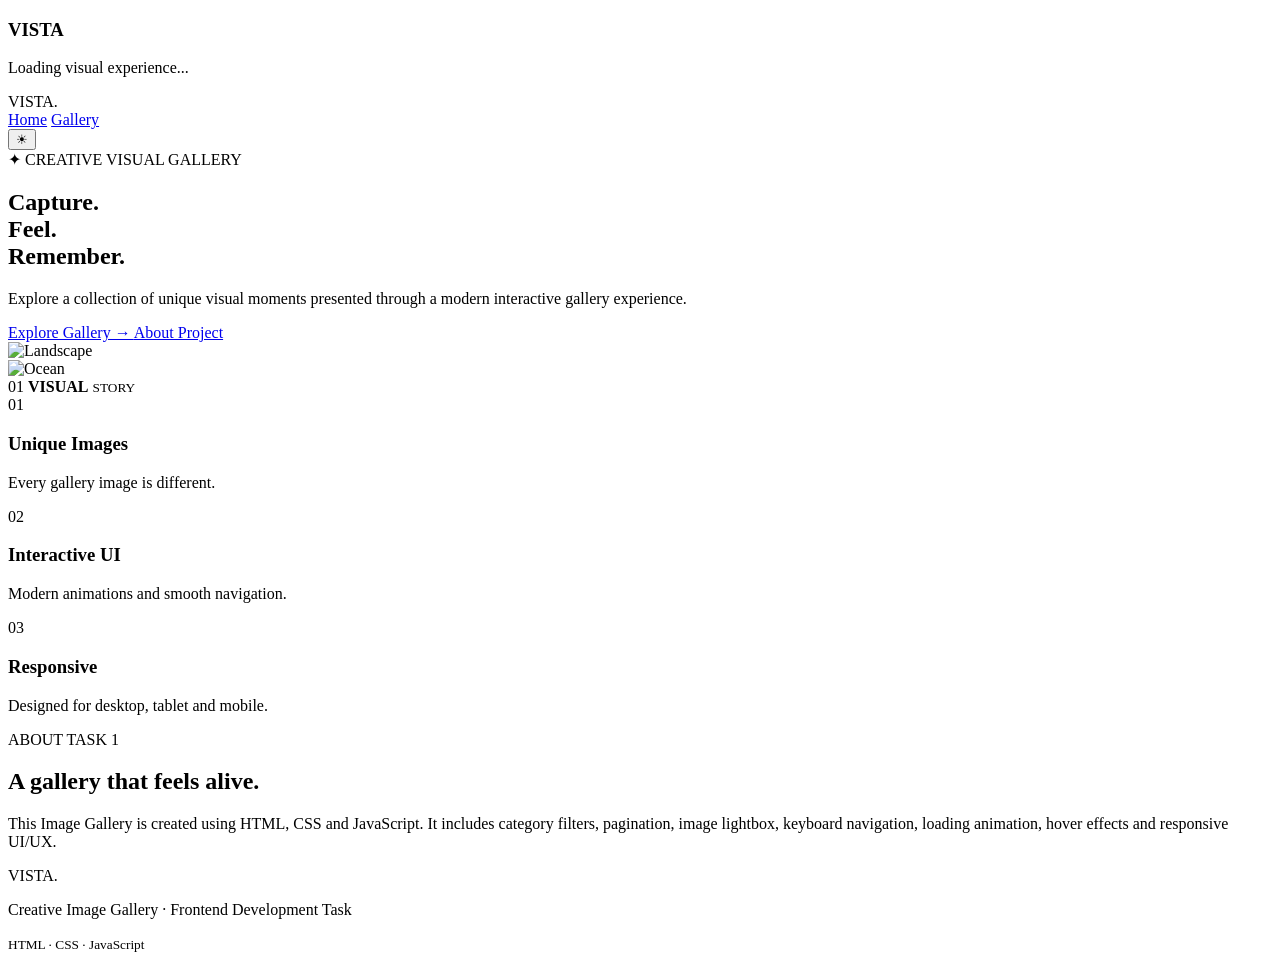
==== index.html @ 50e3affa "Add files via upload" ====
<!DOCTYPE html>
<html lang="en">
<head>
    <meta charset="UTF-8">
    <meta name="viewport" content="width=device-width, initial-scale=1.0">

    <title>VISTA | Creative Gallery</title>

    <link rel="stylesheet" href="style.css">
</head>

<body>

    <!-- PAGE LOADER -->
    <div class="loader" id="loader">
        <div class="loader-ring"></div>
        <h3>VISTA</h3>
        <p>Loading visual experience...</p>
    </div>


    <!-- GLOWING BACKGROUND -->
    <div class="glow glow-one"></div>
    <div class="glow glow-two"></div>


    <!-- NAVBAR -->
    <header class="navbar">

        <div class="logo">
            VISTA<span>.</span>
        </div>

        <nav>
            <a href="index.html" class="active">Home</a>
            <a href="gallery.html">Gallery</a>
        </nav>

        <button id="themeBtn" class="theme-btn">
            ☀
        </button>

    </header>


    <!-- HERO -->
    <main>

        <section class="hero">

            <div class="hero-content">

                <span class="eyebrow">
                    ✦ CREATIVE VISUAL GALLERY
                </span>

                <h1>
                    Capture.
                    <br>
                    <span>Feel.</span>
                    <br>
                    Remember.
                </h1>

                <p>
                    Explore a collection of unique visual moments
                    presented through a modern interactive gallery
                    experience.
                </p>

                <div class="hero-buttons">

                    <a
                        href="gallery.html"
                        class="btn primary"
                    >
                        Explore Gallery →
                    </a>

                    <a
                        href="#about"
                        class="btn secondary"
                    >
                        About Project
                    </a>

                </div>

            </div>


            <!-- HERO IMAGE STACK -->

            <div class="hero-visual">

                <div class="image-frame frame-back">
                    <img
                        src="https://images.unsplash.com/photo-1500534623283-312aade485b7?auto=format&fit=crop&w=1000&q=90"
                        alt="Landscape"
                    >
                </div>

                <div class="image-frame frame-main">
                    <img
                        src="https://images.unsplash.com/photo-1507525428034-b723cf961d3e?auto=format&fit=crop&w=1000&q=90"
                        alt="Ocean"
                    >
                </div>

                <div class="floating-card">
                    <span>01</span>
                    <strong>VISUAL</strong>
                    <small>STORY</small>
                </div>

            </div>

        </section>


        <!-- QUICK FEATURES -->

        <section class="features">

            <div class="feature-box">
                <span>01</span>
                <h3>Unique Images</h3>
                <p>Every gallery image is different.</p>
            </div>

            <div class="feature-box">
                <span>02</span>
                <h3>Interactive UI</h3>
                <p>Modern animations and smooth navigation.</p>
            </div>

            <div class="feature-box">
                <span>03</span>
                <h3>Responsive</h3>
                <p>Designed for desktop, tablet and mobile.</p>
            </div>

        </section>


        <!-- ABOUT -->

        <section class="about" id="about">

            <div>

                <span class="eyebrow">
                    ABOUT TASK 1
                </span>

                <h2>
                    A gallery that
                    <span>feels alive.</span>
                </h2>

            </div>

            <p>
                This Image Gallery is created using HTML, CSS and
                JavaScript. It includes category filters, pagination,
                image lightbox, keyboard navigation, loading animation,
                hover effects and responsive UI/UX.
            </p>

        </section>

    </main>


    <!-- FOOTER -->

    <footer>

        <div class="footer-logo">
            VISTA<span>.</span>
        </div>

        <p>
            Creative Image Gallery · Frontend Development Task
        </p>

        <div class="footer-line"></div>

        <small>
            HTML · CSS · JavaScript
        </small>

    </footer>


    <script src="script.js"></script>

</body>
</html>
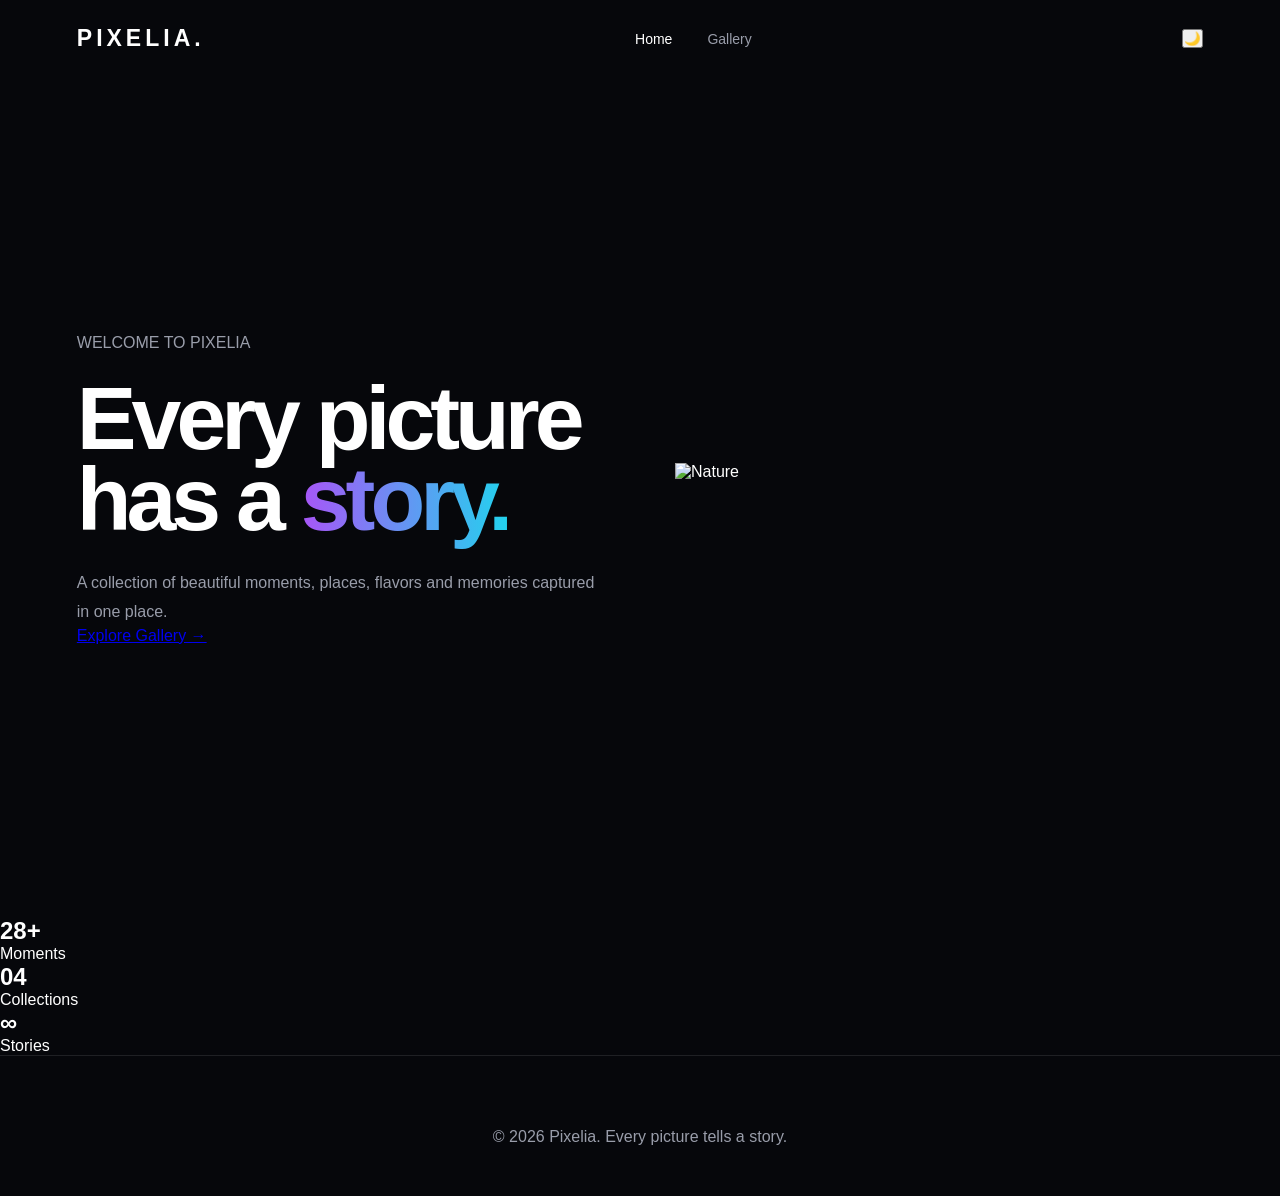
==== commit 6aef1e7e: "Rename site to Pixelia and update content Updated the title and various content to reflect the new b" ====
--- a/index.html
+++ b/index.html
@@ -4,31 +4,18 @@
     <meta charset="UTF-8">
     <meta name="viewport" content="width=device-width, initial-scale=1.0">
 
-    <title>VISTA | Creative Gallery</title>
+    <title>Pixelia - Home</title>
 
     <link rel="stylesheet" href="style.css">
 </head>
 
 <body>
 
-    <!-- PAGE LOADER -->
-    <div class="loader" id="loader">
-        <div class="loader-ring"></div>
-        <h3>VISTA</h3>
-        <p>Loading visual experience...</p>
-    </div>
-
-
-    <!-- GLOWING BACKGROUND -->
-    <div class="glow glow-one"></div>
-    <div class="glow glow-two"></div>
-
-
     <!-- NAVBAR -->
     <header class="navbar">
 
         <div class="logo">
-            VISTA<span>.</span>
+            PIXELIA.
         </div>
 
         <nav>
@@ -36,164 +23,80 @@
             <a href="gallery.html">Gallery</a>
         </nav>
 
-        <button id="themeBtn" class="theme-btn">
-            ☀
-        </button>
+        <button id="themeToggle">🌙</button>
 
     </header>
 
 
-    <!-- HERO -->
-    <main>
+    <!-- HOME HERO -->
+    <section class="hero">
 
-        <section class="hero">
+        <div class="hero-content">
 
-            <div class="hero-content">
+            <p class="small-title">
+                WELCOME TO PIXELIA
+            </p>
 
-                <span class="eyebrow">
-                    ✦ CREATIVE VISUAL GALLERY
-                </span>
+            <h1>
+                Every picture<br>
+                has a <span>story.</span>
+            </h1>
 
-                <h1>
-                    Capture.
-                    <br>
-                    <span>Feel.</span>
-                    <br>
-                    Remember.
-                </h1>
+            <p class="hero-text">
+                A collection of beautiful moments, places,
+                flavors and memories captured in one place.
+            </p>
 
-                <p>
-                    Explore a collection of unique visual moments
-                    presented through a modern interactive gallery
-                    experience.
-                </p>
+            <a href="gallery.html" class="explore-btn">
+                Explore Gallery →
+            </a>
 
-                <div class="hero-buttons">
-
-                    <a
-                        href="gallery.html"
-                        class="btn primary"
-                    >
-                        Explore Gallery →
-                    </a>
-
-                    <a
-                        href="#about"
-                        class="btn secondary"
-                    >
-                        About Project
-                    </a>
-
-                </div>
-
-            </div>
+        </div>
 
 
-            <!-- HERO IMAGE STACK -->
+        <div class="hero-image">
 
-            <div class="hero-visual">
+            <img
+                src="https://images.unsplash.com/photo-1500530855697-b586d89ba3ee?auto=format&fit=crop&w=900&q=80"
+                alt="Nature">
 
-                <div class="image-frame frame-back">
-                    <img
-                        src="https://images.unsplash.com/photo-1500534623283-312aade485b7?auto=format&fit=crop&w=1000&q=90"
-                        alt="Landscape"
-                    >
-                </div>
+        </div>
 
-                <div class="image-frame frame-main">
-                    <img
-                        src="https://images.unsplash.com/photo-1507525428034-b723cf961d3e?auto=format&fit=crop&w=1000&q=90"
-                        alt="Ocean"
-                    >
-                </div>
-
-                <div class="floating-card">
-                    <span>01</span>
-                    <strong>VISUAL</strong>
-                    <small>STORY</small>
-                </div>
-
-            </div>
-
-        </section>
+    </section>
 
 
-        <!-- QUICK FEATURES -->
+    <!-- STATS -->
+    <section class="stats">
 
-        <section class="features">
+        <div>
+            <h2>28+</h2>
+            <p>Moments</p>
+        </div>
 
-            <div class="feature-box">
-                <span>01</span>
-                <h3>Unique Images</h3>
-                <p>Every gallery image is different.</p>
-            </div>
+        <div>
+            <h2>04</h2>
+            <p>Collections</p>
+        </div>
 
-            <div class="feature-box">
-                <span>02</span>
-                <h3>Interactive UI</h3>
-                <p>Modern animations and smooth navigation.</p>
-            </div>
+        <div>
+            <h2>∞</h2>
+            <p>Stories</p>
+        </div>
 
-            <div class="feature-box">
-                <span>03</span>
-                <h3>Responsive</h3>
-                <p>Designed for desktop, tablet and mobile.</p>
-            </div>
-
-        </section>
+    </section>
 
 
-        <!-- ABOUT -->
-
-        <section class="about" id="about">
-
-            <div>
-
-                <span class="eyebrow">
-                    ABOUT TASK 1
-                </span>
-
-                <h2>
-                    A gallery that
-                    <span>feels alive.</span>
-                </h2>
-
-            </div>
-
-            <p>
-                This Image Gallery is created using HTML, CSS and
-                JavaScript. It includes category filters, pagination,
-                image lightbox, keyboard navigation, loading animation,
-                hover effects and responsive UI/UX.
-            </p>
-
-        </section>
-
-    </main>
+    <!-- COLLECTION PREVIEW -->
+    
 
 
     <!-- FOOTER -->
-
     <footer>
-
-        <div class="footer-logo">
-            VISTA<span>.</span>
-        </div>
-
-        <p>
-            Creative Image Gallery · Frontend Development Task
-        </p>
-
-        <div class="footer-line"></div>
-
-        <small>
-            HTML · CSS · JavaScript
-        </small>
-
+        <p>© 2026 Pixelia. Every picture tells a story.</p>
     </footer>
 
 
     <script src="script.js"></script>
 
 </body>
-</html>+</html>
--- a/style.css
+++ b/style.css
@@ -0,0 +1,1725 @@
+:root {
+
+    --bg: #06070b;
+
+    --card: #101118;
+
+    --card-light: #191b25;
+
+    --text: #ffffff;
+
+    --muted: #999daa;
+
+    --border: rgba(255,255,255,0.10);
+
+    --purple: #a855f7;
+
+    --cyan: #22d3ee;
+
+    --pink: #ec4899;
+
+}
+
+
+* {
+
+    margin: 0;
+
+    padding: 0;
+
+    box-sizing: border-box;
+
+}
+
+
+html {
+
+    scroll-behavior: smooth;
+
+}
+
+
+body {
+
+    font-family:
+        Arial,
+        Helvetica,
+        sans-serif;
+
+    background: var(--bg);
+
+    color: var(--text);
+
+    overflow-x: hidden;
+
+    transition:
+        background 0.4s ease,
+        color 0.4s ease;
+
+}
+
+
+body.light {
+
+    --bg: #f5f6fb;
+
+    --card: #ffffff;
+
+    --card-light: #eeeeF5;
+
+    --text: #11131a;
+
+    --muted: #676a78;
+
+    --border: rgba(0,0,0,0.10);
+
+}
+
+
+/* =================================
+   LOADING
+================================= */
+
+.loader {
+
+    position: fixed;
+
+    inset: 0;
+
+    background: var(--bg);
+
+    display: flex;
+
+    flex-direction: column;
+
+    justify-content: center;
+
+    align-items: center;
+
+    z-index: 9999;
+
+    transition:
+        opacity 0.6s ease,
+        visibility 0.6s ease;
+
+}
+
+
+.loader.hide {
+
+    opacity: 0;
+
+    visibility: hidden;
+
+}
+
+
+.loader-ring {
+
+    width: 65px;
+
+    height: 65px;
+
+    border-radius: 50%;
+
+    border:
+        3px solid rgba(168,85,247,0.15);
+
+    border-top-color:
+        var(--purple);
+
+    border-right-color:
+        var(--cyan);
+
+    animation:
+        spin 1s linear infinite;
+
+    box-shadow:
+        0 0 30px rgba(168,85,247,0.4);
+
+}
+
+
+.loader h3 {
+
+    margin-top: 25px;
+
+    letter-spacing: 5px;
+
+}
+
+
+.loader p {
+
+    color: var(--muted);
+
+    margin-top: 8px;
+
+    font-size: 13px;
+
+}
+
+
+@keyframes spin {
+
+    to {
+
+        transform: rotate(360deg);
+
+    }
+
+}
+
+
+/* =================================
+   GLOWING LIGHT
+================================= */
+
+.glow {
+
+    position: fixed;
+
+    width: 400px;
+
+    height: 400px;
+
+    border-radius: 50%;
+
+    filter: blur(120px);
+
+    opacity: 0.15;
+
+    z-index: -1;
+
+    pointer-events: none;
+
+    animation: glowMove 8s ease-in-out infinite alternate;
+
+}
+
+
+.glow-one {
+
+    background: var(--purple);
+
+    left: -150px;
+
+    top: 10%;
+
+}
+
+
+.glow-two {
+
+    background: var(--cyan);
+
+    right: -150px;
+
+    bottom: 10%;
+
+    animation-delay: 2s;
+
+}
+
+
+@keyframes glowMove {
+
+    from {
+
+        transform: translate(0,0) scale(1);
+
+    }
+
+    to {
+
+        transform: translate(100px,-60px) scale(1.25);
+
+    }
+
+}
+
+
+/* =================================
+   NAVBAR
+================================= */
+
+.navbar {
+
+    width: 88%;
+
+    margin: auto;
+
+    padding: 25px 0;
+
+    display: flex;
+
+    justify-content: space-between;
+
+    align-items: center;
+
+}
+
+
+.logo {
+
+    font-size: 23px;
+
+    font-weight: 800;
+
+    letter-spacing: 4px;
+
+}
+
+
+.logo span,
+
+.footer-logo span {
+
+    color: var(--purple);
+
+}
+
+
+.navbar nav {
+
+    display: flex;
+
+    gap: 35px;
+
+}
+
+
+.navbar nav a {
+
+    text-decoration: none;
+
+    color: var(--muted);
+
+    font-size: 14px;
+
+    transition: 0.3s;
+
+}
+
+
+.navbar nav a:hover,
+
+.navbar nav a.active {
+
+    color: var(--text);
+
+}
+
+
+.theme-btn {
+
+    width: 42px;
+
+    height: 42px;
+
+    border-radius: 50%;
+
+    border: 1px solid var(--border);
+
+    background: var(--card);
+
+    color: var(--text);
+
+    cursor: pointer;
+
+    transition: 0.3s;
+
+}
+
+
+.theme-btn:hover {
+
+    transform: rotate(20deg) scale(1.08);
+
+}
+
+
+/* =================================
+   HERO
+================================= */
+
+.hero {
+
+    width: 88%;
+
+    max-width: 1400px;
+
+    min-height: 650px;
+
+    margin: 70px auto 120px;
+
+    display: grid;
+
+    grid-template-columns: 1fr 1fr;
+
+    gap: 70px;
+
+    align-items: center;
+
+}
+
+
+.eyebrow {
+
+    color: var(--cyan);
+
+    font-size: 11px;
+
+    letter-spacing: 3px;
+
+    font-weight: bold;
+
+}
+
+
+.hero-content h1 {
+
+    margin-top: 20px;
+
+    font-size:
+        clamp(55px, 7vw, 100px);
+
+    line-height: .9;
+
+    letter-spacing: -5px;
+
+}
+
+
+.hero-content h1 span {
+
+    background:
+        linear-gradient(
+            90deg,
+            var(--purple),
+            var(--cyan)
+        );
+
+    -webkit-background-clip: text;
+
+    color: transparent;
+
+}
+
+
+.hero-content p {
+
+    max-width: 550px;
+
+    color: var(--muted);
+
+    line-height: 1.8;
+
+    margin-top: 30px;
+
+}
+
+
+.hero-buttons {
+
+    display: flex;
+
+    gap: 15px;
+
+    margin-top: 35px;
+
+}
+
+
+.btn {
+
+    padding: 15px 22px;
+
+    border-radius: 11px;
+
+    text-decoration: none;
+
+    font-weight: bold;
+
+    transition: .3s;
+
+}
+
+
+.btn.primary {
+
+    color: white;
+
+    background:
+        linear-gradient(
+            90deg,
+            var(--purple),
+            #7c3aed
+        );
+
+    box-shadow:
+        0 10px 40px rgba(168,85,247,.25);
+
+}
+
+
+.btn.secondary {
+
+    border: 1px solid var(--border);
+
+    color: var(--text);
+
+}
+
+
+.btn:hover {
+
+    transform: translateY(-5px);
+
+}
+
+
+/* =================================
+   HERO IMAGES
+================================= */
+
+.hero-visual {
+
+    height: 560px;
+
+    position: relative;
+
+}
+
+
+.image-frame {
+
+    position: absolute;
+
+    overflow: hidden;
+
+    border-radius: 25px;
+
+    border: 1px solid var(--border);
+
+    box-shadow:
+        0 40px 100px rgba(0,0,0,.4);
+
+}
+
+
+.image-frame img {
+
+    width: 100%;
+
+    height: 100%;
+
+    object-fit: cover;
+
+}
+
+
+.frame-back {
+
+    width: 60%;
+
+    height: 60%;
+
+    left: 0;
+
+    top: 30px;
+
+    transform: rotate(-7deg);
+
+    opacity: .7;
+
+}
+
+
+.frame-main {
+
+    width: 72%;
+
+    height: 72%;
+
+    right: 0;
+
+    top: 80px;
+
+    transform: rotate(5deg);
+
+    animation: floating 6s ease-in-out infinite;
+
+}
+
+
+@keyframes floating {
+
+    0%,100% {
+
+        transform:
+            rotate(5deg)
+            translateY(0);
+
+    }
+
+    50% {
+
+        transform:
+            rotate(5deg)
+            translateY(-18px);
+
+    }
+
+}
+
+
+.floating-card {
+
+    position: absolute;
+
+    left: 15%;
+
+    bottom: 5%;
+
+    padding: 17px 22px;
+
+    border-radius: 14px;
+
+    background:
+        rgba(0,0,0,.55);
+
+    backdrop-filter: blur(20px);
+
+    border: 1px solid var(--border);
+
+    box-shadow:
+        0 10px 50px rgba(0,0,0,.3);
+
+}
+
+
+.floating-card span {
+
+    color: var(--cyan);
+
+    font-size: 11px;
+
+}
+
+
+.floating-card strong {
+
+    display: block;
+
+    margin-top: 4px;
+
+    letter-spacing: 2px;
+
+}
+
+
+.floating-card small {
+
+    color: var(--muted);
+
+}
+
+
+/* =================================
+   FEATURES
+================================= */
+
+.features {
+
+    width: 88%;
+
+    max-width: 1400px;
+
+    margin: auto;
+
+    display: grid;
+
+    grid-template-columns:
+        repeat(3,1fr);
+
+    gap: 20px;
+
+}
+
+
+.feature-box {
+
+    padding: 30px;
+
+    border: 1px solid var(--border);
+
+    background: var(--card);
+
+    border-radius: 20px;
+
+    transition: .4s;
+
+}
+
+
+.feature-box:hover {
+
+    transform: translateY(-8px);
+
+    border-color:
+        rgba(168,85,247,.45);
+
+    box-shadow:
+        0 20px 60px rgba(168,85,247,.10);
+
+}
+
+
+.feature-box span {
+
+    color: var(--purple);
+
+    font-size: 12px;
+
+}
+
+
+.feature-box h3 {
+
+    margin-top: 18px;
+
+}
+
+
+.feature-box p {
+
+    color: var(--muted);
+
+    margin-top: 8px;
+
+    line-height: 1.6;
+
+}
+
+
+/* =================================
+   ABOUT
+================================= */
+
+.about {
+
+    width: 88%;
+
+    max-width: 1400px;
+
+    margin: 130px auto;
+
+    padding: 60px;
+
+    border-radius: 28px;
+
+    background: var(--card);
+
+    border: 1px solid var(--border);
+
+    display: grid;
+
+    grid-template-columns: 1fr 1fr;
+
+    gap: 60px;
+
+}
+
+
+.about h2 {
+
+    margin-top: 18px;
+
+    font-size: 48px;
+
+}
+
+
+.about h2 span {
+
+    color: var(--purple);
+
+}
+
+
+.about > p {
+
+    color: var(--muted);
+
+    line-height: 1.9;
+
+}
+
+
+/* =================================
+   GALLERY PAGE
+================================= */
+
+.gallery-page {
+
+    width: 88%;
+
+    max-width: 1400px;
+
+    margin: 70px auto 120px;
+
+}
+
+
+.gallery-heading {
+
+    display: flex;
+
+    justify-content: space-between;
+
+    align-items: end;
+
+    gap: 30px;
+
+}
+
+
+.gallery-heading h1 {
+
+    margin-top: 15px;
+
+    font-size: 65px;
+
+    letter-spacing: -3px;
+
+}
+
+
+.gallery-heading h1 span {
+
+    color: var(--purple);
+
+}
+
+
+.gallery-heading p {
+
+    color: var(--muted);
+
+    margin-top: 10px;
+
+}
+
+
+/* SEARCH */
+
+.search-box {
+
+    width: 290px;
+
+    display: flex;
+
+    gap: 10px;
+
+    align-items: center;
+
+    padding: 14px 17px;
+
+    background: var(--card);
+
+    border: 1px solid var(--border);
+
+    border-radius: 13px;
+
+}
+
+
+.search-box span {
+
+    color: var(--muted);
+
+    font-size: 20px;
+
+}
+
+
+.search-box input {
+
+    width: 100%;
+
+    background: transparent;
+
+    border: none;
+
+    outline: none;
+
+    color: var(--text);
+
+}
+
+
+/* FILTER */
+
+.filters {
+
+    display: flex;
+
+    gap: 10px;
+
+    margin: 35px 0;
+
+    flex-wrap: wrap;
+
+}
+
+
+.filter-btn {
+
+    padding: 10px 20px;
+
+    border-radius: 30px;
+
+    border: 1px solid var(--border);
+
+    background: var(--card);
+
+    color: var(--muted);
+
+    cursor: pointer;
+
+    transition: .3s;
+
+}
+
+
+.filter-btn:hover,
+
+.filter-btn.active {
+
+    background: var(--purple);
+
+    color: white;
+
+    border-color: var(--purple);
+
+    box-shadow:
+        0 8px 25px rgba(168,85,247,.25);
+
+}
+
+
+/* =================================
+   GALLERY GRID
+================================= */
+
+.gallery-grid {
+
+    display: grid;
+
+    grid-template-columns:
+        repeat(4,1fr);
+
+    grid-auto-rows: 270px;
+
+    gap: 18px;
+
+    min-height: 570px;
+
+}
+
+
+.photo-card {
+
+    position: relative;
+
+    overflow: hidden;
+
+    border-radius: 20px;
+
+    border: 1px solid var(--border);
+
+    background: var(--card);
+
+    cursor: pointer;
+
+    animation:
+        imageAppear .6s ease both;
+
+}
+
+
+@keyframes imageAppear {
+
+    from {
+
+        opacity: 0;
+
+        transform:
+            translateY(30px)
+            scale(.95);
+
+    }
+
+    to {
+
+        opacity: 1;
+
+        transform:
+            translateY(0)
+            scale(1);
+
+    }
+
+}
+
+
+.photo-card.large {
+
+    grid-column: span 2;
+
+    grid-row: span 2;
+
+}
+
+
+.photo-card img {
+
+    width: 100%;
+
+    height: 100%;
+
+    object-fit: cover;
+
+    transition:
+        transform .7s ease,
+        filter .5s ease;
+
+}
+
+
+.photo-card:hover img {
+
+    transform: scale(1.1);
+
+    filter: brightness(.65);
+
+}
+
+
+.photo-overlay {
+
+    position: absolute;
+
+    inset: 0;
+
+    display: flex;
+
+    flex-direction: column;
+
+    justify-content: flex-end;
+
+    padding: 24px;
+
+    background:
+        linear-gradient(
+            transparent 30%,
+            rgba(0,0,0,.9)
+        );
+
+    opacity: 0;
+
+    transition: .4s;
+
+}
+
+
+.photo-card:hover
+.photo-overlay {
+
+    opacity: 1;
+
+}
+
+
+.photo-overlay small {
+
+    color: var(--cyan);
+
+    font-size: 10px;
+
+    letter-spacing: 2px;
+
+}
+
+
+.photo-overlay h3 {
+
+    margin-top: 7px;
+
+    font-size: 22px;
+
+}
+
+
+/* FAVORITE */
+
+.favorite {
+
+    position: absolute;
+
+    top: 15px;
+
+    right: 15px;
+
+    width: 40px;
+
+    height: 40px;
+
+    border-radius: 50%;
+
+    border: none;
+
+    background:
+        rgba(0,0,0,.55);
+
+    color: white;
+
+    cursor: pointer;
+
+    font-size: 20px;
+
+    z-index: 3;
+
+}
+
+
+.favorite.liked {
+
+    color: #ff4d91;
+
+}
+
+
+/* =================================
+   PAGINATION
+================================= */
+
+.pagination {
+
+    display: flex;
+
+    justify-content: center;
+
+    align-items: center;
+
+    gap: 18px;
+
+    margin-top: 45px;
+
+}
+
+
+.page-btn {
+
+    padding: 13px 21px;
+
+    border-radius: 11px;
+
+    border: 1px solid var(--border);
+
+    background: var(--card);
+
+    color: var(--text);
+
+    cursor: pointer;
+
+    transition: .3s;
+
+}
+
+
+.page-btn:hover:not(:disabled) {
+
+    transform: translateY(-3px);
+
+    border-color: var(--purple);
+
+}
+
+
+.primary-page-btn {
+
+    background:
+        linear-gradient(
+            90deg,
+            var(--purple),
+            #7c3aed
+        );
+
+    border: none;
+
+    color: white;
+
+}
+
+
+.page-btn:disabled {
+
+    opacity: .35;
+
+    cursor: not-allowed;
+
+}
+
+
+.page-number {
+
+    min-width: 80px;
+
+    text-align: center;
+
+    font-size: 22px;
+
+    font-weight: bold;
+
+}
+
+
+.page-number small {
+
+    color: var(--muted);
+
+    padding: 0 5px;
+
+}
+
+
+.page-info {
+
+    text-align: center;
+
+    margin-top: 20px;
+
+}
+
+
+.page-info span {
+
+    color: var(--cyan);
+
+    font-size: 11px;
+
+    letter-spacing: 3px;
+
+    font-weight: bold;
+
+}
+
+
+.page-info p {
+
+    color: var(--muted);
+
+    margin-top: 8px;
+
+    font-size: 13px;
+
+}
+
+
+/* =================================
+   NO RESULT
+================================= */
+
+.no-result {
+
+    display: none;
+
+    text-align: center;
+
+    padding: 80px 20px;
+
+}
+
+
+.no-result div {
+
+    font-size: 50px;
+
+}
+
+
+.no-result h3 {
+
+    margin-top: 15px;
+
+}
+
+
+.no-result p {
+
+    color: var(--muted);
+
+    margin-top: 8px;
+
+}
+
+
+/* =================================
+   LIGHTBOX
+================================= */
+
+.lightbox {
+
+    position: fixed;
+
+    inset: 0;
+
+    background:
+        rgba(0,0,0,.94);
+
+    backdrop-filter: blur(15px);
+
+    z-index: 2000;
+
+    display: none;
+
+    align-items: center;
+
+    justify-content: center;
+
+    padding: 30px;
+
+}
+
+
+.lightbox.show {
+
+    display: flex;
+
+    animation:
+        lightFade .3s ease;
+
+}
+
+
+@keyframes lightFade {
+
+    from {
+
+        opacity: 0;
+
+    }
+
+    to {
+
+        opacity: 1;
+
+    }
+
+}
+
+
+.lightbox-content {
+
+    width: min(950px, 90vw);
+
+}
+
+
+.lightbox-content img {
+
+    width: 100%;
+
+    max-height: 72vh;
+
+    object-fit: contain;
+
+    border-radius: 20px;
+
+    box-shadow:
+        0 30px 100px rgba(0,0,0,.6);
+
+}
+
+
+.lightbox-info {
+
+    display: flex;
+
+    justify-content: space-between;
+
+    align-items: center;
+
+    margin-top: 18px;
+
+}
+
+
+.lightbox-info small {
+
+    color: var(--cyan);
+
+    letter-spacing: 2px;
+
+}
+
+
+.lightbox-info h2 {
+
+    margin-top: 6px;
+
+}
+
+
+.light-counter {
+
+    color: var(--muted);
+
+}
+
+
+/* LIGHTBOX BUTTONS */
+
+.close-btn,
+
+.light-arrow {
+
+    position: absolute;
+
+    border: none;
+
+    color: white;
+
+    cursor: pointer;
+
+    background:
+        rgba(255,255,255,.08);
+
+    backdrop-filter: blur(10px);
+
+    transition: .3s;
+
+}
+
+
+.close-btn {
+
+    top: 25px;
+
+    right: 30px;
+
+    width: 45px;
+
+    height: 45px;
+
+    border-radius: 50%;
+
+    font-size: 27px;
+
+}
+
+
+.light-arrow {
+
+    top: 50%;
+
+    width: 55px;
+
+    height: 55px;
+
+    border-radius: 50%;
+
+    font-size: 36px;
+
+    transform:
+        translateY(-50%);
+
+}
+
+
+.light-arrow.left {
+
+    left: 30px;
+
+}
+
+
+.light-arrow.right {
+
+    right: 30px;
+
+}
+
+
+.close-btn:hover,
+
+.light-arrow:hover {
+
+    background: var(--purple);
+
+}
+
+
+/* =================================
+   FOOTER
+================================= */
+
+footer {
+
+    border-top: 1px solid var(--border);
+
+    text-align: center;
+
+    padding: 60px 20px 25px;
+
+}
+
+
+.footer-logo {
+
+    font-size: 22px;
+
+    font-weight: bold;
+
+    letter-spacing: 3px;
+
+}
+
+
+footer p {
+
+    color: var(--muted);
+
+    margin: 12px 0 25px;
+
+}
+
+
+.footer-line {
+
+    width: 90px;
+
+    height: 1px;
+
+    background: var(--purple);
+
+    margin: auto auto 20px;
+
+}
+
+
+footer small {
+
+    color: var(--muted);
+
+}
+
+
+/* =================================
+   RESPONSIVE
+================================= */
+
+@media(max-width:1000px) {
+
+    .hero {
+
+        grid-template-columns: 1fr;
+
+    }
+
+
+    .hero-visual {
+
+        height: 500px;
+
+    }
+
+
+    .features {
+
+        grid-template-columns:
+            repeat(2,1fr);
+
+    }
+
+
+    .about {
+
+        grid-template-columns: 1fr;
+
+    }
+
+
+    .gallery-grid {
+
+        grid-template-columns:
+            repeat(2,1fr);
+
+    }
+
+}
+
+
+@media(max-width:650px) {
+
+    .navbar {
+
+        width: 92%;
+
+    }
+
+
+    .navbar nav {
+
+        display: none;
+
+    }
+
+
+    .hero,
+    .features,
+    .about,
+    .gallery-page {
+
+        width: 92%;
+
+    }
+
+
+    .hero {
+
+        margin-top: 40px;
+
+    }
+
+
+    .hero-content h1 {
+
+        font-size: 55px;
+
+        letter-spacing: -3px;
+
+    }
+
+
+    .hero-buttons {
+
+        flex-direction: column;
+
+        align-items: flex-start;
+
+    }
+
+
+    .hero-visual {
+
+        height: 390px;
+
+    }
+
+
+    .features {
+
+        grid-template-columns: 1fr;
+
+    }
+
+
+    .about {
+
+        padding: 35px 25px;
+
+    }
+
+
+    .about h2 {
+
+        font-size: 40px;
+
+    }
+
+
+    .gallery-heading {
+
+        flex-direction: column;
+
+        align-items: flex-start;
+
+    }
+
+
+    .gallery-heading h1 {
+
+        font-size: 48px;
+
+    }
+
+
+    .search-box {
+
+        width: 100%;
+
+    }
+
+
+    .gallery-grid {
+
+        grid-template-columns: 1fr;
+
+        grid-auto-rows: 280px;
+
+    }
+
+
+    .photo-card.large {
+
+        grid-column: span 1;
+
+        grid-row: span 1;
+
+    }
+
+
+    .pagination {
+
+        gap: 8px;
+
+    }
+
+
+    .page-btn {
+
+        padding: 11px 13px;
+
+        font-size: 12px;
+
+    }
+
+
+    .light-arrow {
+
+        width: 42px;
+
+        height: 42px;
+
+        font-size: 28px;
+
+    }
+
+
+    .light-arrow.left {
+
+        left: 8px;
+
+    }
+
+
+    .light-arrow.right {
+
+        right: 8px;
+
+    }
+
+}
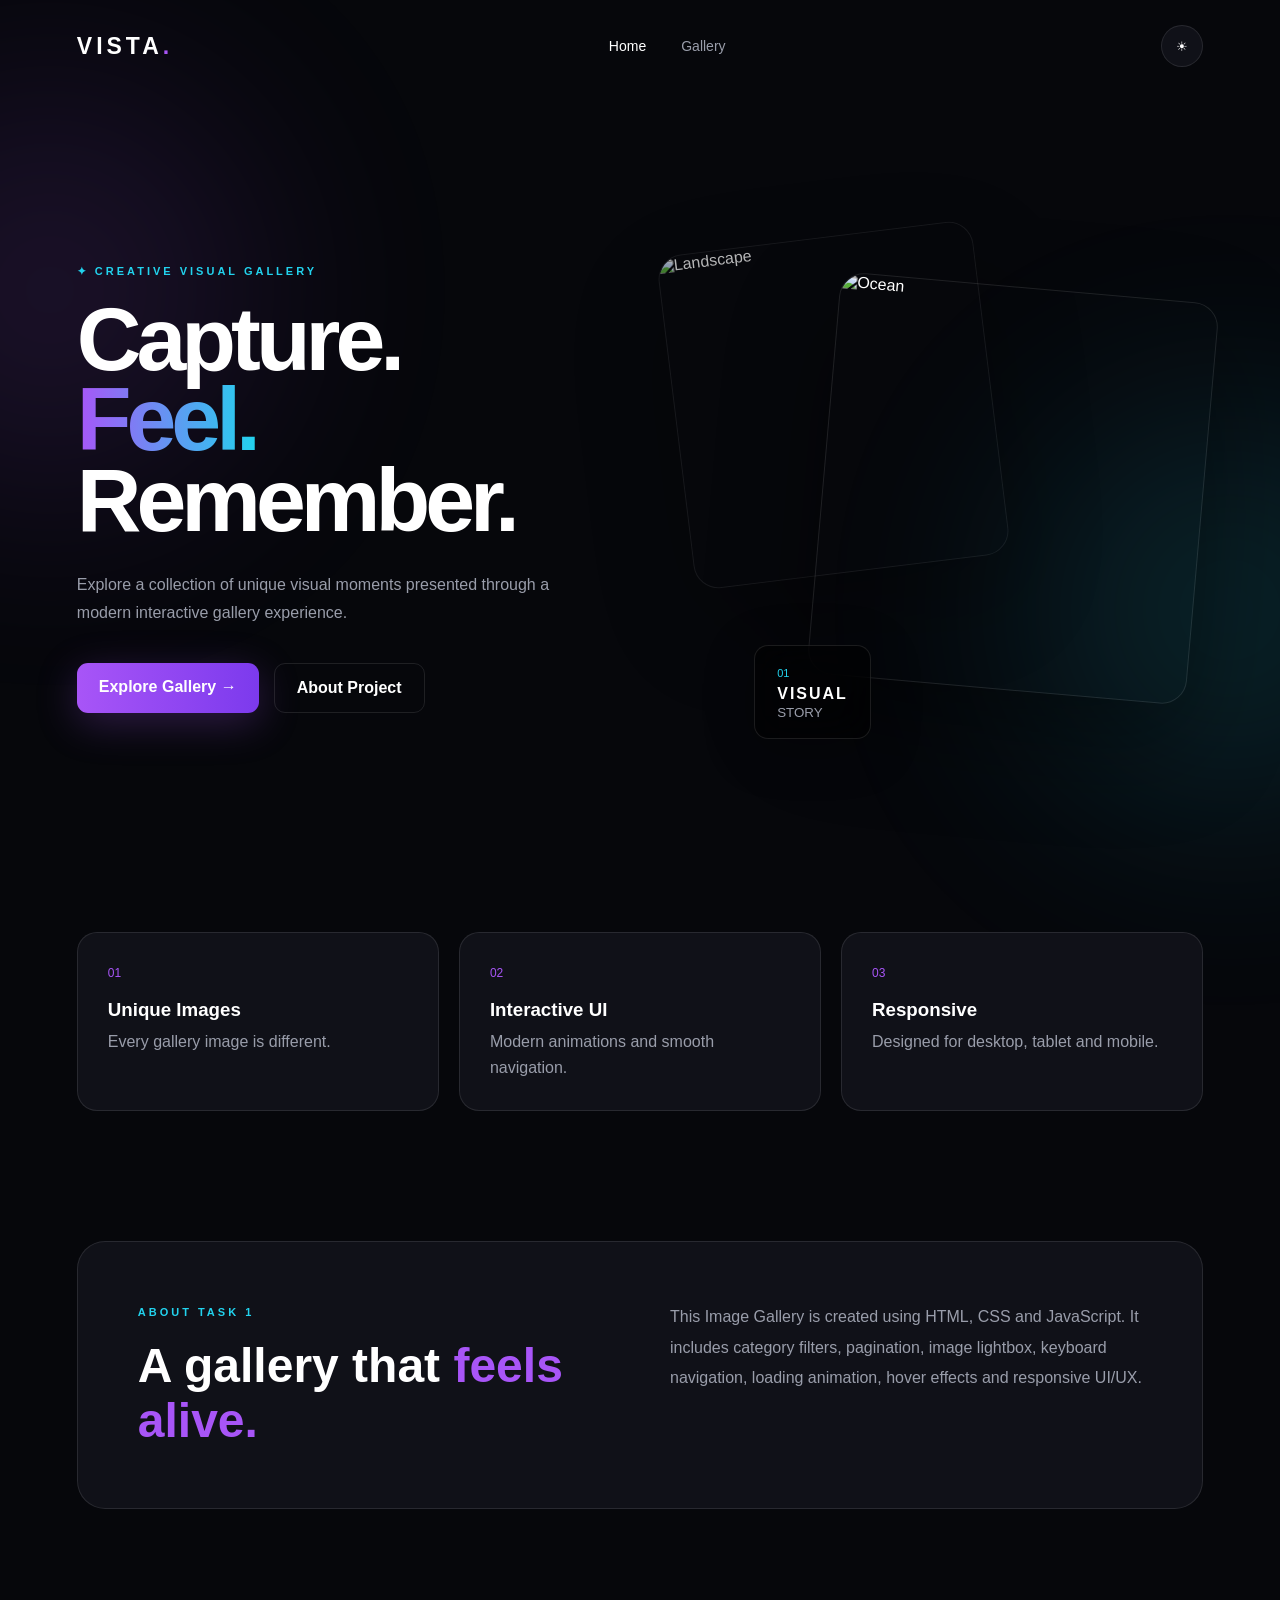
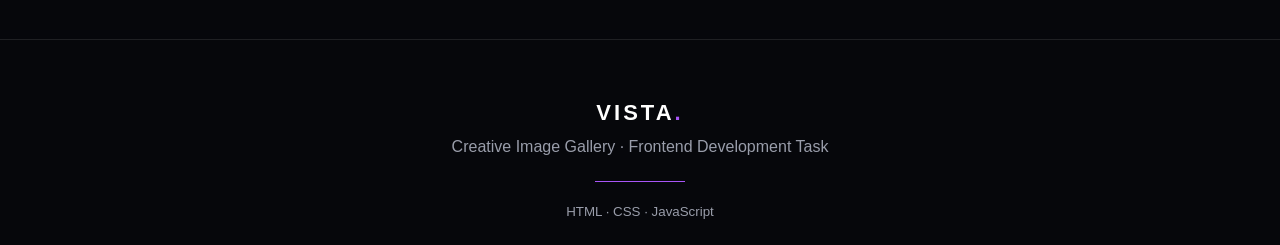
==== commit 5d27fc6c: "Update index.html" ====
--- a/index.html
+++ b/index.html
@@ -4,18 +4,31 @@
     <meta charset="UTF-8">
     <meta name="viewport" content="width=device-width, initial-scale=1.0">
 
-    <title>Pixelia - Home</title>
+    <title>VISTA | Creative Gallery</title>
 
     <link rel="stylesheet" href="style.css">
 </head>
 
 <body>
 
+    <!-- PAGE LOADER -->
+    <div class="loader" id="loader">
+        <div class="loader-ring"></div>
+        <h3>VISTA</h3>
+        <p>Loading visual experience...</p>
+    </div>
+
+
+    <!-- GLOWING BACKGROUND -->
+    <div class="glow glow-one"></div>
+    <div class="glow glow-two"></div>
+
+
     <!-- NAVBAR -->
     <header class="navbar">
 
         <div class="logo">
-            PIXELIA.
+            VISTA<span>.</span>
         </div>
 
         <nav>
@@ -23,76 +36,160 @@
             <a href="gallery.html">Gallery</a>
         </nav>
 
-        <button id="themeToggle">🌙</button>
+        <button id="themeBtn" class="theme-btn">
+            ☀
+        </button>
 
     </header>
 
 
-    <!-- HOME HERO -->
-    <section class="hero">
+    <!-- HERO -->
+    <main>
 
-        <div class="hero-content">
+        <section class="hero">
 
-            <p class="small-title">
-                WELCOME TO PIXELIA
+            <div class="hero-content">
+
+                <span class="eyebrow">
+                    ✦ CREATIVE VISUAL GALLERY
+                </span>
+
+                <h1>
+                    Capture.
+                    <br>
+                    <span>Feel.</span>
+                    <br>
+                    Remember.
+                </h1>
+
+                <p>
+                    Explore a collection of unique visual moments
+                    presented through a modern interactive gallery
+                    experience.
+                </p>
+
+                <div class="hero-buttons">
+
+                    <a
+                        href="gallery.html"
+                        class="btn primary"
+                    >
+                        Explore Gallery →
+                    </a>
+
+                    <a
+                        href="#about"
+                        class="btn secondary"
+                    >
+                        About Project
+                    </a>
+
+                </div>
+
+            </div>
+
+
+            <!-- HERO IMAGE STACK -->
+
+            <div class="hero-visual">
+
+                <div class="image-frame frame-back">
+                    <img
+                        src="https://images.unsplash.com/photo-1500534623283-312aade485b7?auto=format&fit=crop&w=1000&q=90"
+                        alt="Landscape"
+                    >
+                </div>
+
+                <div class="image-frame frame-main">
+                    <img
+                        src="https://images.unsplash.com/photo-1507525428034-b723cf961d3e?auto=format&fit=crop&w=1000&q=90"
+                        alt="Ocean"
+                    >
+                </div>
+
+                <div class="floating-card">
+                    <span>01</span>
+                    <strong>VISUAL</strong>
+                    <small>STORY</small>
+                </div>
+
+            </div>
+
+        </section>
+
+
+        <!-- QUICK FEATURES -->
+
+        <section class="features">
+
+            <div class="feature-box">
+                <span>01</span>
+                <h3>Unique Images</h3>
+                <p>Every gallery image is different.</p>
+            </div>
+
+            <div class="feature-box">
+                <span>02</span>
+                <h3>Interactive UI</h3>
+                <p>Modern animations and smooth navigation.</p>
+            </div>
+
+            <div class="feature-box">
+                <span>03</span>
+                <h3>Responsive</h3>
+                <p>Designed for desktop, tablet and mobile.</p>
+            </div>
+
+        </section>
+
+
+        <!-- ABOUT -->
+
+        <section class="about" id="about">
+
+            <div>
+
+                <span class="eyebrow">
+                    ABOUT TASK 1
+                </span>
+
+                <h2>
+                    A gallery that
+                    <span>feels alive.</span>
+                </h2>
+
+            </div>
+
+            <p>
+                This Image Gallery is created using HTML, CSS and
+                JavaScript. It includes category filters, pagination,
+                image lightbox, keyboard navigation, loading animation,
+                hover effects and responsive UI/UX.
             </p>
 
-            <h1>
-                Every picture<br>
-                has a <span>story.</span>
-            </h1>
+        </section>
 
-            <p class="hero-text">
-                A collection of beautiful moments, places,
-                flavors and memories captured in one place.
-            </p>
-
-            <a href="gallery.html" class="explore-btn">
-                Explore Gallery →
-            </a>
-
-        </div>
-
-
-        <div class="hero-image">
-
-            <img
-                src="https://images.unsplash.com/photo-1500530855697-b586d89ba3ee?auto=format&fit=crop&w=900&q=80"
-                alt="Nature">
-
-        </div>
-
-    </section>
-
-
-    <!-- STATS -->
-    <section class="stats">
-
-        <div>
-            <h2>28+</h2>
-            <p>Moments</p>
-        </div>
-
-        <div>
-            <h2>04</h2>
-            <p>Collections</p>
-        </div>
-
-        <div>
-            <h2>∞</h2>
-            <p>Stories</p>
-        </div>
-
-    </section>
-
-
-    <!-- COLLECTION PREVIEW -->
-    
+    </main>
 
 
     <!-- FOOTER -->
+
     <footer>
-        <p>© 2026 Pixelia. Every picture tells a story.</p>
+
+        <div class="footer-logo">
+            VISTA<span>.</span>
+        </div>
+
+        <p>
+            Creative Image Gallery · Frontend Development Task
+        </p>
+
+        <div class="footer-line"></div>
+
+        <small>
+            HTML · CSS · JavaScript
+        </small>
+
     </footer>
 
 
